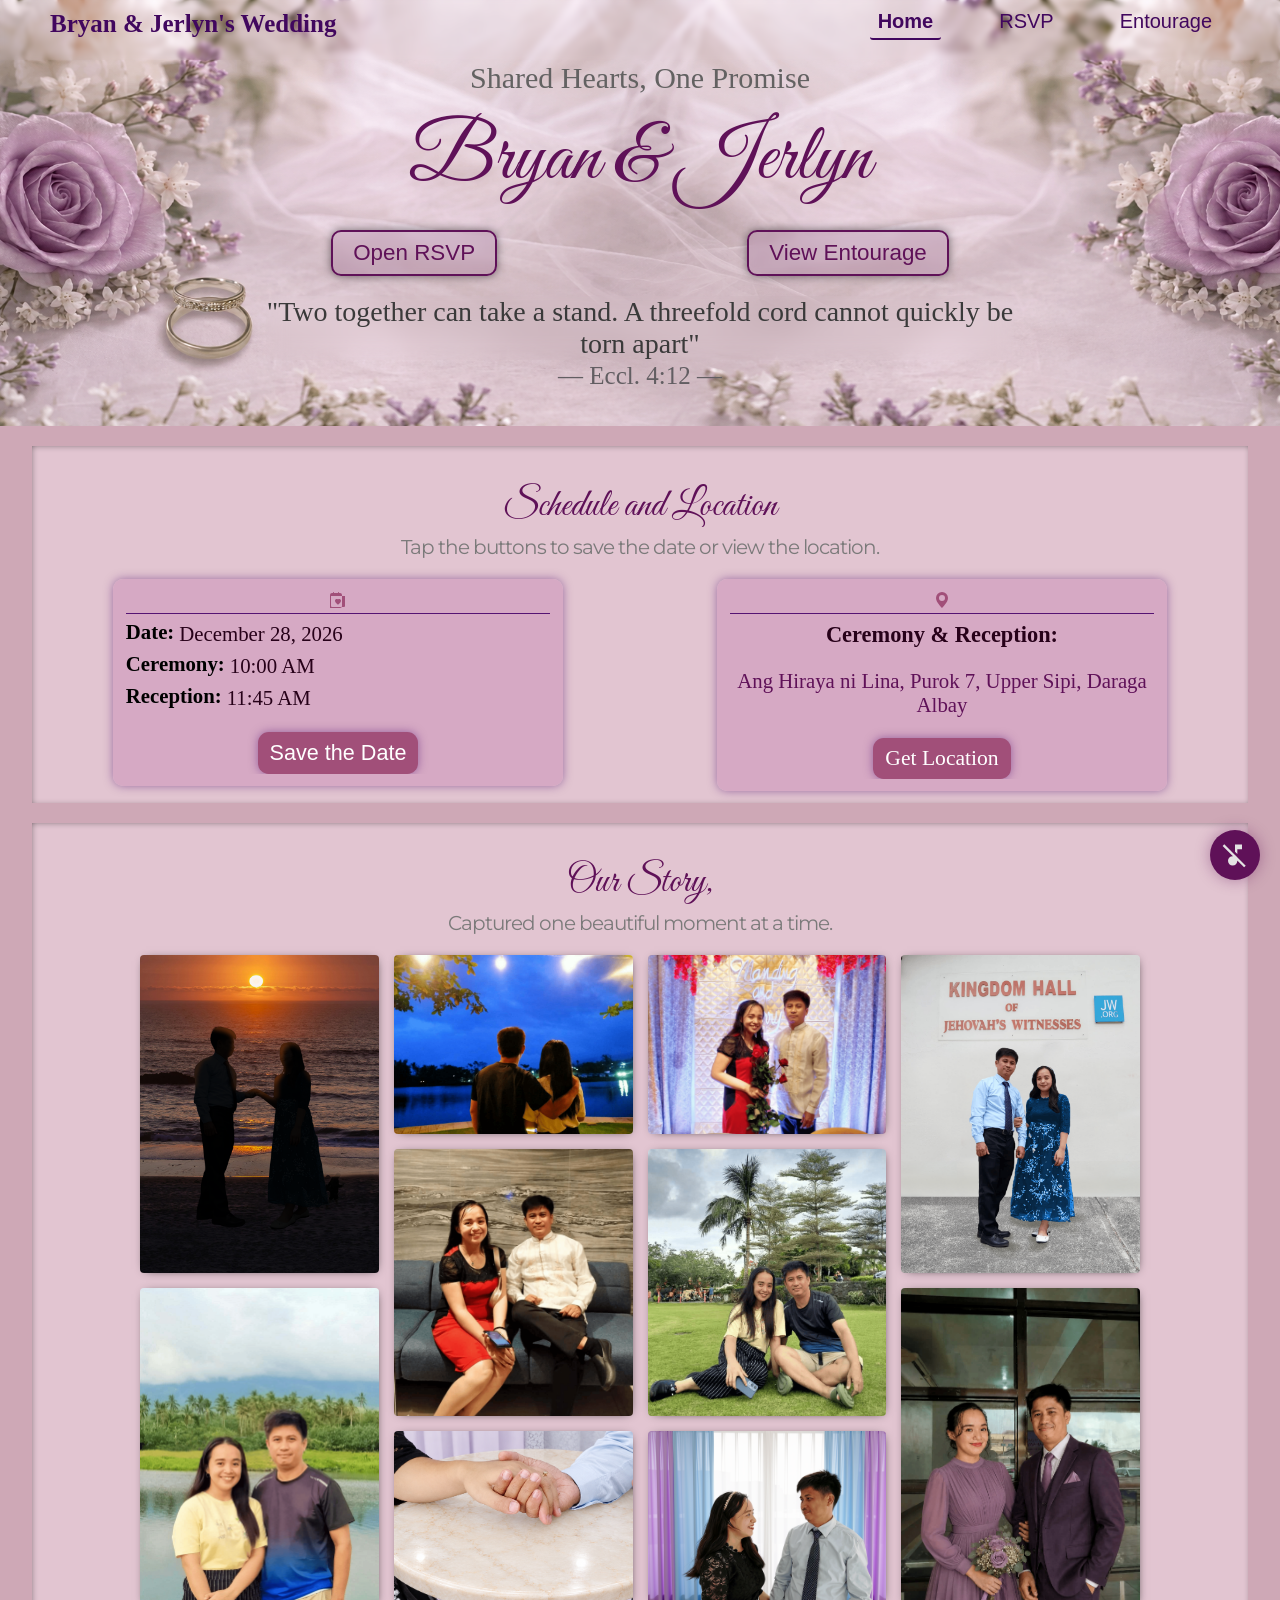
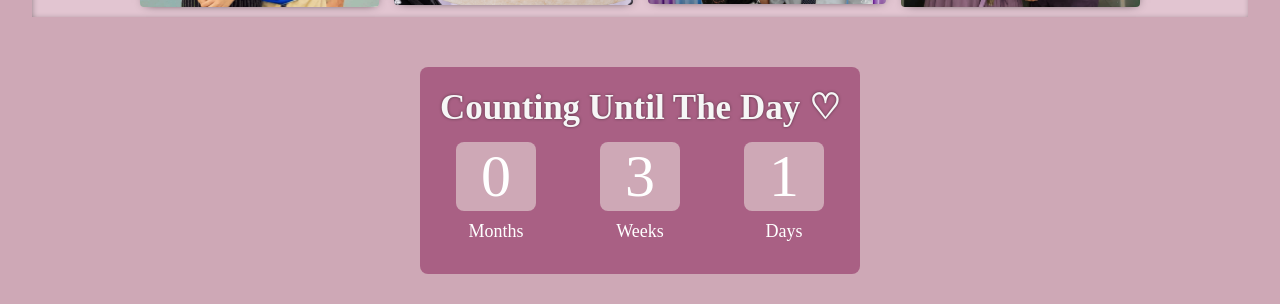
==== index.html @ efbb9640 "Add files via upload" ====
<!DOCTYPE html>
<html lang="en">
<head>
  <meta charset="UTF-8">
  <meta name="viewport" content="width=device-width, initial-scale=1.0,maximum-scale=1.0, user-scalable=no">
  <link rel="preconnect" href="https://fonts.googleapis.com">
  <link rel="preconnect" href="https://fonts.gstatic.com" crossorigin>
  <link href="https://fonts.googleapis.com/css2?family=Alex+Brush&family=Allura&family=Cinzel+Decorative:wght@400;700;900&family=Cormorant+Garamond:ital,wght@0,300..700;1,300..700&family=Cormorant:ital,wght@0,300..700;1,300..700&family=Courgette&family=Dancing+Script&family=Great+Vibes&family=Lobster&family=Montserrat:ital,wght@0,100..900;1,100..900&family=Pacifico&family=Pinyon+Script&family=Playwrite+VN:wght@100..400&family=Space+Grotesk:wght@300..700&display=swap" rel="stylesheet">
  <link rel="preconnect" href="https://fonts.googleapis.com">
<link rel="preconnect" href="https://fonts.gstatic.com" crossorigin>
<link href="https://fonts.googleapis.com/css2?family=Alex+Brush&family=Allura&family=Cinzel+Decorative:wght@400;700;900&family=Cormorant+Garamond:ital,wght@0,300..700;1,300..700&family=Cormorant:ital,wght@0,300..700;1,300..700&family=Courgette&family=Dancing+Script&family=Great+Vibes&family=Lobster&family=Montserrat:ital,wght@0,100..900;1,100..900&family=Pacifico&family=Pinyon+Script&family=Playwrite+VN:wght@100..400&family=Space+Grotesk:wght@300..700&display=swap" rel="stylesheet">
  <link rel="stylesheet" href="home.css">
  <link rel="stylesheet" href="galleryslide.css">
  <link rel="icon" type="image/png" href="./logo.png?v=2">
  <title>Home B&J Wedding Website</title>
</head>

<body>

<audio id="bg-audio" autoplay preload="auto" loop>
  <source src="On This Day by David Pomeranz piano cover sheet music.mp3" type="audio/mpeg">
</audio>

<div class="mamadiv">

<div class="header">
  <div class="left-title">
    <h1 class="header-title-text">Bryan & Jerlyn's Wedding</h1>
  </div>

<button class="hamburger" id="hamburger" aria-label="Open Navigation Menu">
    &#9776;
</button>

<div class="header-content">
  <a href="index.html">
    <button class="home-button">Home</button>
  </a>
  <a href="rsvp.html">
    <button class="rsvp-navigation">RSVP</button>
  </a> 
  <a href="entourage.html">
    <button class="entourage-button">Entourage</button>
  </a>
</div>
</div>


  <button id="musicToggle" class="music-btn" aria-label="Toggle music">
    <img src="musicon.svg" class="music-icon" alt="Play music" width="28" height="28">
    <img src="musicoff.svg" class="mute-icon" alt="Mute music" width="28" height="28" style="display:none;">
  </button>

</div>

<div class="banner">
  <div class="banner__container">
    <div class="banner__wording__container">
      <h1>Shared Hearts, One Promise</h1>
      <p class="banner__name">Bryan & Jerlyn</p>
    </div>

    <div class="banner__button">
      <a href="rsvp.html" target="_blank">
        <button class="button__rsvp">Open RSVP</button>
      </a>
      <a href="entourage.html" target="_blank">
        <button class="button__entourage">View Entourage</button>
      </a>
    </div>

    <div class="banner__wording__container">
      <p class="banner__wording">"Two together can take a stand. A threefold cord cannot quickly be torn apart"</p>
      <p class="banner__verse">— Eccl. 4:12 —</p>
    </div>
  </div>
</div>

<div class="about__wedding">
  <div class="wedding__container">
    <h1 class="s-l-header">Schedule and Location</h1>
    <div class="about">
      <p class="about__par__description"> Tap the buttons to save the date or view the location.</p>
    </div>
    <div class="event__container">

      <div class="event__date__container">
        <div class="calendar__border">
          <svg class="calendar" xmlns="http://www.w3.org/2000/svg" width="16" height="16" fill="currentColor" viewBox="0 0 16 16">
            <path fill-rule="evenodd" d="M4 .5a.5.5 0 0 0-1 0V1H2a2 2 0 0 0-2 2v11a2 2 0 0 0-2 2h12a2 2 0 0 0 2-2V3a2 2 0 0 0-2-2h-1V.5a.5.5 0 0 0-1 0V1H4zM1 14V4h14v10a1 1 0 0 1-1 1H2a1 1 0 0 1-1-1m7-6.507c1.664-1.711 5.825 1.283 0 5.132-5.825-3.85-1.664-6.843 0-5.132"/>
          </svg>
        </div>
        <div class="date">
          <div class="date__container">
            <h1>Date:</h1><p> December 28, 2026</p>
            <h1>Ceremony:</h1><p> 10:00 AM</p>
            <h1>Reception:</h1><p> 11:45 AM</p>
            <button class="calendar__button" id="calendarLink">Save the Date</button>
          </div>
        </div>
      </div>

      <div class="event__location__container">
        <div class="pin__border">
          <svg class="pin" xmlns="http://www.w3.org/2000/svg" width="16" height="16" fill="currentColor" viewBox="0 0 16 16">
            <path d="M8 16s6-5.686 6-10A6 6 0 0 0 2 6c0 4.314 6 10 6 10m0-7a3 3 0 1 1 0-6 3 3 0 0 1 0 6"/>
          </svg>
        </div>
        <div class="location">
          <div class="location__container">
            <h1>Ceremony & Reception:</h1> 
            <p>Ang Hiraya ni Lina, Purok 7, Upper Sipi, Daraga Albay</p>
          </div>
          <div class="map">
            <a class="open__location" href="https://maps.app.goo.gl/JznUkDXRsNGKNWqeA" target="_blank" rel="noopener noreferrer">
              Get Location
            </a>
          </div>
        </div>
      </div>
    </div>
  </div>
</div>

<div class="main__container">
  <div class="inner__container">
    <h1 class="story">Our Story,</h1>
    <p class="gallery__par__description">Captured one beautiful moment at a time.</p>
    <div class="gallery">
      <div class="gallery-column">
        <img src="img1.png" alt="">
        <img src="img2.png" alt="">
      </div>
      <div class="gallery-column">
        <img src="img3.png" id="img3" alt="">
        <img src="img4.png" alt="">
        <img src="img5.2.png" id="img52" alt="">
      </div>
      <div class="gallery-column">
        <img src="img6.png" alt="">
        <img src="img7.png" id="img7" alt="">
        <img src="img8.2.png" id="img82" alt="">
      </div>
      <div class="gallery-column">
        <img src="img9.png" alt="">
        <img src="img10.png" alt="">
      </div>
    </div>
  </div>
</div>

<div class="countdown">
  <h1>Counting Until The Day ♡ </h1>

  <div class="countdown-values">

    <div class="countdown-box">
      <span id="months">0</span>
      <small>Months</small>
    </div>

    <div class="countdown-box">
      <span id="weeks">0</span>
      <small>Weeks</small>
    </div>

    <div class="countdown-box">
      <span id="days">0</span>
      <small>Days</small>
    </div>

  </div>
</div>

<script src="savedate.js"></script>
<script src="switchimage.js"></script>
<script src="music.js"></script>
<script src="navigation.js"></script>
<script src="countdown.js"></script>
</body>
</html>
---- home.css ----
body {
  min-height: 100vh;
  margin: 0;
  background:rgb(206, 168, 182);
}

/* Header content */

.header {
  overflow: visible;
  background-color: transparent;
  backdrop-filter: blur(2px);
  display: flex;
  flex-direction: row;
  align-items:start;
  justify-content: space-between;
  position: fixed;
  top: 0;
  height: auto;
  left: 0;
  right: 0;
  z-index: 1000;
  padding: 5px 20px;
}

.header-title-text {
  color: rgb(65, 7, 94);
  margin-left: 30px;
  font-size: 25px;
  text-align: start;
  margin-top: 5px;
}

.header-content {
  display: flex;
  gap: 50px;
}

.home-button,
.rsvp-navigation,
.entourage-button {
  place-items: center;
  border: none;
  border-radius: 3px;
  padding: 5px 8px;
  background: transparent;
  color: rgb(65, 7, 94);
  cursor: pointer;
  font-size: 20px;
}

.home-button {
  border-bottom: 2px solid #41075e;
  font-weight: bold;
}

.entourage-button {
  margin-right: 40px;
}

.hamburger{
  color: rgb(65, 7, 94);
  font-size: 30px;
  background-color: rgba(255, 255, 255, 0.8);
  border: none;
  border-radius: 8px;
  cursor: pointer;
  display: none;
  box-shadow: 0 0 10px rgba(0, 0, 0, 0.5);
}
/* Header responsive mobile screens */

@media screen and (max-width: 480px) and (orientation: portrait){

  .header{
    padding: 5px 15px;
    align-items: center;
  }
  
  .header-title-text{
    margin-left:0;
    font-size: 20px;
  }
  .hamburger{
    display: block;
  }
.header-content{
  display: none;
  position: absolute;
  top: 100%;
  right: 25px;
  flex-direction: column;
  gap: 5px;
  padding: 10px;
  border-radius: 8px;
 background: rgba(255, 255, 255, 0.95);
 box-shadow: 0 0 10px rgba(85, 20, 115, 0.3);
}
.header-content.active{
  display: flex;
}
 .home-button,
 .rsvp-navigation,
 .entourage-button {
  padding: 3px 5px;
  font-size: 18px;
 }
 .entourage-button{
  margin-right: 0;
 }
}

/*Smaller Phone */

@media screen and (max-width: 380px) and (orientation: portrait){
 .header{
  padding: 5px 10px;
 } 

 .header-title-text{
  font-size: 12px;
 }
 .hamburger{
  font-size: 24px;
 }

 .header-content{
  right: 10px;
 }
}

/* Tablet */

@media screen and (min-width: 481px) and (max-width: 768px) and (orientation: portrait){
 .header{
    padding: 5px 15px;
    align-items: center;
  }
  
  .header-title-text{
    margin-left:0;
    font-size: 22px;
  }
  .hamburger{
    display: block;
  }
.header-content{
  display: none;
  position: absolute;
  top: 100%;
  right: 25px;
  flex-direction: column;
  gap: 5px;
  padding: 10px;
  border-radius: 8px;
 background: rgba(255, 255, 255, 0.95);
 box-shadow: 0 0 10px rgba(85, 20, 115, 0.3);
}
.header-content.active{
  display: flex;
}
 .home-button,
 .rsvp-navigation,
 .entourage-button {
  padding: 3px 5px;
  font-size: 20px;
 }
 .entourage-button{
  margin-right: 0;
 }
}

@media screen and (min-width: 769px) and (max-width: 1024px) and (orientation: landscape){
  .header-title-text{
    font-size: 20px;
  }
  .home-button,
  .entourage-button,
  .rsvp-navigation{
    font-size: 20px;
  }
}


/* Music Button*/
.music-btn {
  position: fixed !important;
  bottom: 20px !important;
  right: 20px !important;
  width: 50px;
  height: 50px;
  border-radius: 50%;
  border: none;
  background: #5f1158;
  color: rgb(95, 17, 88);
  cursor: pointer;
  display: flex;
  align-items: center;
  justify-content: center;
  transition: all 0.3s ease;
  z-index: 999 !important;
  box-shadow: 0 0 15px rgba(95, 17, 88, 0.4);
}

.music-btn:hover {
  transform: scale(1.1);
  background: rgba(95, 17, 88, 0.35);
  box-shadow: 0 0 25px rgba(95, 17, 88, 0.5);
}

.music-btn:active {
  transform: scale(0.95);
}

.music-btn .music-icon,
.music-btn .mute-icon {
  position: absolute;
  transition: all 0.3s ease;
}

/* Pulsing animation when music is playing */
.music-btn.playing {
  animation: pulse 2s ease-in-out infinite;
}

@keyframes pulse {
  0% {
    box-shadow: 0 0 15px rgba(95, 17, 88, 0.3);
  }
  50% {
    box-shadow: 0 0 30px rgba(95, 17, 88, 0.6);
  }
  100% {
    box-shadow: 0 0 15px rgba(95, 17, 88, 0.3);
  }
}

/* Mobile responsive for music button */
@media screen and (max-width: 768px) {
  .music-btn {
    width: 50px;
    height: 50px;
    bottom: 15px;
    right: 15px;
  }
  
  .music-btn svg {
    width: 22px;
    height: 22px;
  }
}

@media screen and (max-width: 480px) {
  .music-btn {
    width: 36px;
    height: 36px;
    bottom: 12px;
    right: 12px;
  }
  
  .music-btn svg {
    width: 18px;
    height: 18px;
  }
}

/*banner content*/

.banner {
  display: grid;
  grid-template-columns: 100%;
  margin: auto 0 0 0;
  width: 100%;
  max-width: 1920px;
  height: auto;
  border: none;
  align-items: center;
  text-align: center;
  position: relative;
  padding: 30px 0 20px 0;
  overflow: visible;
  background-color: rgb(227, 202, 255);
  background-image: url('lowerring.png');
  background-size: cover;
  background-repeat: no-repeat;
  background-position: bottom center;
  /*box-shadow: 0px 12px 50px rgba(169, 165, 165, 0.8);*/
}


.banner__container {
  display: grid;
  width: 100%;
  padding: 1rem;
  max-width: 100%;
  box-sizing: border-box;
}

.banner__wording__container {
  width: 1fr;
  height: auto;
  text-align: center;
  align-items: center;
  margin-top: none;
}

.banner__wording__container h1{
  transform: translateY(-25px);
  font-weight: 500;
  font-size: 30px;
   color: rgb(99, 98, 98);
  text-shadow:
    inset 2px 2px 2px rgba(0, 0, 0, 0.3);
  margin-bottom: 20px;
  margin-top: 40px;
}

.banner__name{
  transform: translateY(-10px);
  margin-top: -20px;
  margin-bottom: auto;
  font-size: 80px;
  color: rgb(95, 17, 88);
  font-family: 'Great Vibes', cursive;
  font-weight: 400;
  font-style: normal;
  text-shadow: rgba(0, 0, 0, 0.15);
}

.banner__button {
  width: 100%;
  margin: 10px 0 20px 0;
  text-align: center;
  display: flex;
  flex-direction: row;
  justify-content: center;
  gap: 250px;
}

.button__rsvp,
.button__entourage {
  background-color: rgba(95, 17, 88, 0.15);
  backdrop-filter: blur(5px);
  border: solid 2px rgb(95, 17, 88);
  border-radius: 10px;
  padding: 8px 20px;
  color: rgb(95, 17, 88);
  font-size: 1.4rem;
  cursor: pointer;
  transition: 0.3s;
  margin: 0;
  box-shadow: 0 0 10px rgba(0, 0, 0, 0.5);
}

.button__rsvp:hover,
.button__entourage:hover {
  transform: scale(1.05);
}


.banner__wording,
.banner__verse {
  text-align: center;
  width: 60%;
  margin: auto;
  text-shadow: 0 0 0 10px rgba(0, 0, 0, 1);
}

.banner__wording{
  margin-top: 25px;
  font-size: 28px;
  margin-bottom: 5px;
  color: rgb(58, 58, 58);
  background: transparent;
  backdrop-filter: blur(10px);
  margin-left: 2px;
  margin-right: 2px;
  margin: auto;
}

.banner__verse {
  font-size: 25px;
  margin-top: 2px;
  color: rgb(98, 94, 98);
}

/* Banner Mobile responsive screen*/

@media screen and (max-width: 480px) and (orientation: portrait){

  .banner{
    padding: 20px 0 10px 0;
    width: 100%;
    aspect-ratio: 2/3;
   height: auto;
    box-sizing: border-box;

   background: url('mobilebanner.webp');
   background-size: 100% 100%;
   background-repeat: no-repeat;
   background-position: center;
  }
.banner__container{
  width: 100%;
  display: grid;
  justify-items: center;
  text-align: center;
}
.banner__wording__container{
  width: 100%;
  text-align: center;
}
.banner__wording__container h1{
  font-size: 23px;
}
.banner__wording__container:first-child{
transform: translateY(-50px);
}
.banner__wording__container:last-child{
  transform: translateY(50px);
}
.banner__name{
font-size: 50px;
}

.banner__button{
 width: 100%;
 display: flex;
 flex-direction: row;
 justify-content: center;
 gap: 50px;
 box-sizing: border-box;
 transform: translateY(-32px);
}

.button__rsvp,
.button__entourage{
  font-size: 16px;
}
.banner__wording,
.banner__verse{
  width: 90%;
  margin-left: auto;
  margin-right: auto;
  text-align: center;
  font-size: 18px;
}
}


/*Smaller Phone */

@media screen and (max-width: 380px) and (orientation: portrait){
 
}

@media screen and (max-width: 667px) and (orientation: landscape){
  
}

/* Tablet */

@media screen and (min-width: 481px) and (max-width: 768px) and (orientation: portrait){

   .banner{
    padding: 20px 0 10px 0;
    width: 100%;
    aspect-ratio: 2/3;
   height: auto;
    box-sizing: border-box;

   background: url('mobilebanner.webp');
   background-size: 100% 100%;
   background-repeat: no-repeat;
   background-position: center;
  }
.banner__container{
  width: 100%;
  display: grid;
  justify-items: center;
  text-align: center;
}
.banner__wording__container{
  width: 100%;
  text-align: center;
}

.banner__wording__container h1{
  font-size: 40px;
}  
.banner__wording__container:first-child{
transform: translateY(-200px);
}
.banner__wording__container:last-child{
  transform: translateY(100px);
}
.banner__name{
font-size: 90px;
margin-top: 30px;
}

.banner__button{
 width: 100%;
 display: flex;
 flex-direction: row;
 justify-content: center;
 gap: 150px;
 font-size:100px;
 transform: translateY(-120px);
}
.banner__wording,
.banner__verse{
  width: 90%;
  margin-left: auto;
  margin-right: auto;
  text-align: center;
}
.banner__wording{
  font-size: 29px;
  margin-bottom: 10px;
}
.banner__verse{
  font-size: 23px;
  
}
}


/* ABOUT THE WEDDING */

.about__wedding {
  align-items: start;
  text-align: center;
  border: none;
  width: 95%;
  height: 100%;
  margin: auto;
  margin-top: 20px;
}

.wedding__container {
  background-color: rgba(228, 201, 212, 0.915);
  box-shadow: inset 1px 1px 10px -5px black;
  padding: 12px;
  overflow: hidden;
  margin: 0 auto;
  box-sizing: border-box;
}

.wedding__container h1.s-l-header{
   color: rgb(95, 17, 88);
  text-shadow:
    inset 2px 2px 2px rgba(0, 0, 0, 0.3);
  margin-bottom: 20px;
   font-family: "Great Vibes", cursive;
  font-weight: 500;
  font-size: 38px;
}

.about__par{
display: flex;
flex-direction: column;
justify-content: center;
align-items: center;
margin: auto;
}
.about__par__description{
  font-size: 20px;
  letter-spacing: -1px;
   color: rgb(123, 122, 122);
    margin-top: -15px;
   font-family: "Montserrat", sans-serif;
}
.event__container {
  display: flex;
  flex-direction: row;
  gap: 1em;
}

.date,
.location {
  position: relative;
  width: 100%;
  margin: auto;
  overflow: hidden;
  display: flex;
  flex-direction: column;
}

.event__date__container,
.event__location__container {
  border: none;
  border-radius: 10px;
  background-color: rgba(214, 169, 196, 0.956);
  align-items: flex-start;
  margin: auto;
  margin-top: 0;
  width: 100%;
  max-width: 450px;
  max-height: 100%;
  height: auto;
  text-align: start;
  padding: .8em;
  box-shadow: 0 0 10px rgba(85, 20, 115, 0.5);
  box-sizing: border-box;
}

.icon__date,
.icon__location {
  display: flex;
  margin: 0%;
}

.date__container,
.location__container {
  padding-top: .5em;
  font-size: 1rem;
}

.date__container {
  margin: 0;
  width: 100%;
}


.location__container h1 {
  color: rgb(39, 1, 25);
  text-align: center;
  width: 100%;
  margin: 0;
  font-size: 1.4em;
  font-weight: bold;
}

.date__container p {
  margin: 0 0 8px 0;
  color: rgb(39, 1, 25);
  min-height: 19px;
  font-size: 1.3rem;
}

.date__container h1 {
  clear: left;
  float: left;
  margin: 0 5px 8px 0;
  font-size: 1.3rem;
  font-weight: bold;
  color:black;
  line-height: 20px;
}

.location__container p {
  text-align: center;
  align-items: center;
  color:rgb(95, 17, 88);
  font-size: 1.3rem;
}

.calendar__border,
.pin__border {
  border-bottom: 1px solid rgb(85, 20, 115);
}

.calendar,
.pin {
  margin: auto;
  margin-bottom: .3em;
  padding: 0;
  color:rgb(161, 79, 121);
  display: block;
  text-align: center;
}
.calendar__button{
  margin-left: auto;
  margin-right: auto;
}
.calendar__button,
.open__location {
  font-size: 1.35rem;
  width: fit-content;
  outline: none;
  border: none;
  border-radius: .5em;
  color: rgb(255, 255, 255);
  background-color:rgb(161, 79, 121);
  text-align: center;
  padding: 8px 12px;
  margin: auto;
  margin-top: 1em;
  display: block;
  cursor: pointer;
  z-index: 0;
  position: relative;
  box-shadow: 0 0 10px rgba(85, 20, 115, 0.5);
}

.calendar__button::before,
.open__location::before {
  content: "";
  position: absolute;
  top: -2px;
  left: -3px;
  background-size: 600%;
  background: linear-gradient(45deg, #8b65f4, #b79dff);
  z-index: -1;
  filter: blur(1px);
  opacity: 0;
  inset: 0;
  border-radius: .5em;
  transition: opacity .3s ease-in-out;
  animation: glowing 20s linear infinite;
}

.open__location::before {
  background: linear-gradient(45deg, #8b65f4, #78a2fc);
}

.calendar__button:hover,
.open__location:hover {
  color: rgb(85, 20, 115);
  font-weight: bold;
  width: 200px;
}

.calendar__button:hover::before,
.open__location:hover::before {
  opacity: 1;
}

@keyframes glowing {
  0% {
    background-position: 0 0;
  }
  50% {
    background-position: 400% 0;
  }
  100% {
    background-position: 0 0;
  }
}

.calendar__button:active::after,
.open__location:active::after {
  background: transparent;
}

.calendar__button:active,
.open__location:active {
  color: rgb(85, 20, 115);
  font-weight: bold;
}

.open__location {
  text-decoration: none;
  margin-top: 0;
}

/*About Wedding responsive screen */

@media screen and (max-width: 480px){

  .about__wedding{
    width: 95%;
    max-width: 100%;
  }

  .wedding__container {
   width: fit-content;
   max-width: 100%;
   margin: 0 auto;
   box-sizing: border-box;
  }

  .wedding__container h1{
    font-size: 18px;
  }

  .about__par__description{
    font-size: 15px;
  }

  .event__container{
    flex-direction: column;
    align-items: center;
    gap: .9em;
    width: 100%;
    max-width: 100%;
  }
  
  .event__date__container,
  .event__location__container {
    max-width: 450px;
    width: 100%;
    margin-left: auto;
    margin-right: auto;
    box-sizing: border-box;
  }

  .date__container,
  .location__container{
    width: 100%;
    max-width: 100%;
    box-sizing: border-box;
    font-size: 1rem;
  }

  .date__container p{
    font-size: .9rem;
  }

  .calendar__button,
  .open__location{
    font-size: 1rem;
  }
}


/*Smaller Phone */

@media screen and (max-width: 380px) and (orientation: portrait){
 
  .about__wedding{
    width: 95%;
  }

  .wedding__container{
    padding: 10px;
  }

  .wedding__container h1{
    font-size: 22px;
  }

  .date__container,
  .location__container{
    font-size: .9rem;
  }

  .date__container h1 {
    font-size: .9rem;
  }

  .location__container p{
    font-size: .9rem;
  }

}

@media screen and (max-width: 667px) and (orientation: landscape){
  
}

/* Tablet */

@media screen and (min-width: 481px) and (max-width: 768px) and (orientation: portrait){

  .about__wedding{
    width: 100%;
    max-width: 100%;
  }

  .wedding__container {
   width: fit-content;
   max-width: 100%;
   margin: 0 auto;
   box-sizing: border-box;
  }

  .event__container{
    flex-direction: column;
    align-items: center;
    gap: 1.5em;
    width: 100%;
    max-width: 100%;
  }
  
  .event__date__container,
  .event__location__container {
    max-width: 450px;
    width: 100%;
    margin-left: auto;
    margin-right: auto;
    box-sizing: border-box;
  }

  .date__container,
  .location__container{
    width: 100%;
    max-width: 100%;
    box-sizing: border-box;
    font-size: 1rem;
  }
  
}

@media screen and (min-width: 769px) and (max-width: 1024px) and (orientation: landscape){
  
}

/*gallery*/

.main__container {
  align-items: start;
  text-align: center;
  border: none;
  width: 95%;
  max-height: 100%;
  height: auto;
  margin: auto;
  margin-top: 20px;
  margin-bottom: 50px;
}

.inner__container {
  background-color: rgba(228, 201, 212, 0.915);
  box-shadow: inset 1px 1px 10px -5px black;
  padding: 10px;
  height: 90%;
}

.inner__container h1 {
 font-weight: 500;
  font-size: 38px;
   font-family: "Great Vibes", cursive;
  color: rgb(95, 17, 88);
  margin-bottom: 20px;
  display: block;
}


.gallery__par__description{
  font-size: 20px;
  letter-spacing: -1px;
   color: rgb(123, 122, 122);
    margin-top: -15px;
   font-family: "Montserrat", sans-serif;
}

.gallery {
  display: grid;
  grid-template-columns: repeat(4, 1fr);
  gap: 15px;
  max-width: 1000px;
  margin: 0 auto;
}

.gallery-column {
  display: flex;
  flex-direction: column;
  gap: 15px;
}

.gallery-column img {
  width: 100%;
  height: auto;
  display: block;
  border-radius: 4px;
  box-shadow: 1px 1px 10px -5px black;
}

/* Responsive */
@media screen and (max-width: 1024px) {
  .gallery {
    grid-template-columns: repeat(3, 1fr);
  }
}

@media screen and (max-width: 768px) and (min-width:481px){
  .gallery {
    grid-template-columns: repeat(2, 1fr);
  }
}

@media screen and (max-width: 480px) {

  .inner__container h1{
    font-size: 19px;
  }
  .gallery__par__description{
    font-size: 15px;
  }
  .gallery {
    grid-template-columns: 1fr;
  }
}

/*COUNTDOWN */

.countdown {
  display: flex;
  flex-direction: column;
  justify-content: center;
  align-items: center;
  gap: 15px;
  margin: 30px auto;
  background-color: rgba(161, 79, 121,0.8);
  border-radius: 8px;
  width: fit-content;
  box-sizing: border-box;
  padding: 20px;
}

.countdown h1 {
  display: block;
  margin: 0;
  margin-bottom: 5px;
  text-align: center;
  color: rgb(246, 246, 246);
  font-family: inherit;
  font-size: 35px;
  text-shadow: 0 0 3px rgba(0, 0, 0, 0.5);
}



.countdown-values {
  display: flex;
  flex-direction: row;
  justify-content: center;
  align-items: center;
  gap: 40px;
}

.countdown-box {
  text-align: center;
  min-width: 80px;
  padding: 12px;
  padding-top: 14px;
}

.countdown-box span {
  display: block;
  width: 80px;
  font-size: 60px;
  margin-top: -20px;
  margin-bottom: 10px;
  color: rgb(255, 255, 255);
  background-color: rgb(206, 168, 182);
  border-radius: 8px;
}
.countdown-box small {
  display: block;
  font-size: 18px;
  color: white;
}

@media screen and (max-width:480px){
  .countdown {
    width: calc(100% - 20px);
    max-width: 100%;
    padding: 15px 10px;
    box-sizing: border-box;
    overflow: hidden;
  }

  .countdown h1{
    font-size: 25px;
    max-width: 100%;
  }

  .countdown-values {
    width: 100%;
    gap: 10px;
    box-sizing: border-box;
  }

  .countdown-box {
    min-width: 0;
    flex: 1;
    padding: 5px;
    box-sizing: border-box;
  }

  .countdown-box span{
    width: 100%;
    font-size: 30px;
    box-sizing: border-box;
  }

  .countdown-box small {
    font-size: 16px;
  }
}

@media screen and (max-width:780px) and (min-width:481px) {
  .countdown {
    width: calc(100% - 30px);
    max-width: 100%;
    padding: 20px 15px;
    box-sizing: border-box;
    overflow: hidden;
  }

  .countdown h1 {
    font-size: 32px;
    max-width: 100%;
  }

  .countdown-values {
    width: 100%;
    gap: 20px;
    box-sizing: border-box;
  }

  .countdown-box {
    min-width: 0;
    flex: 1;
    padding: 8px;
    box-sizing: border-box;
  }

  .countdown-box span {
    width: 100%;
    font-size: 50px;
    box-sizing: border-box;
  }

  .countdown-box small {
    font-size: 18px;
  }
}
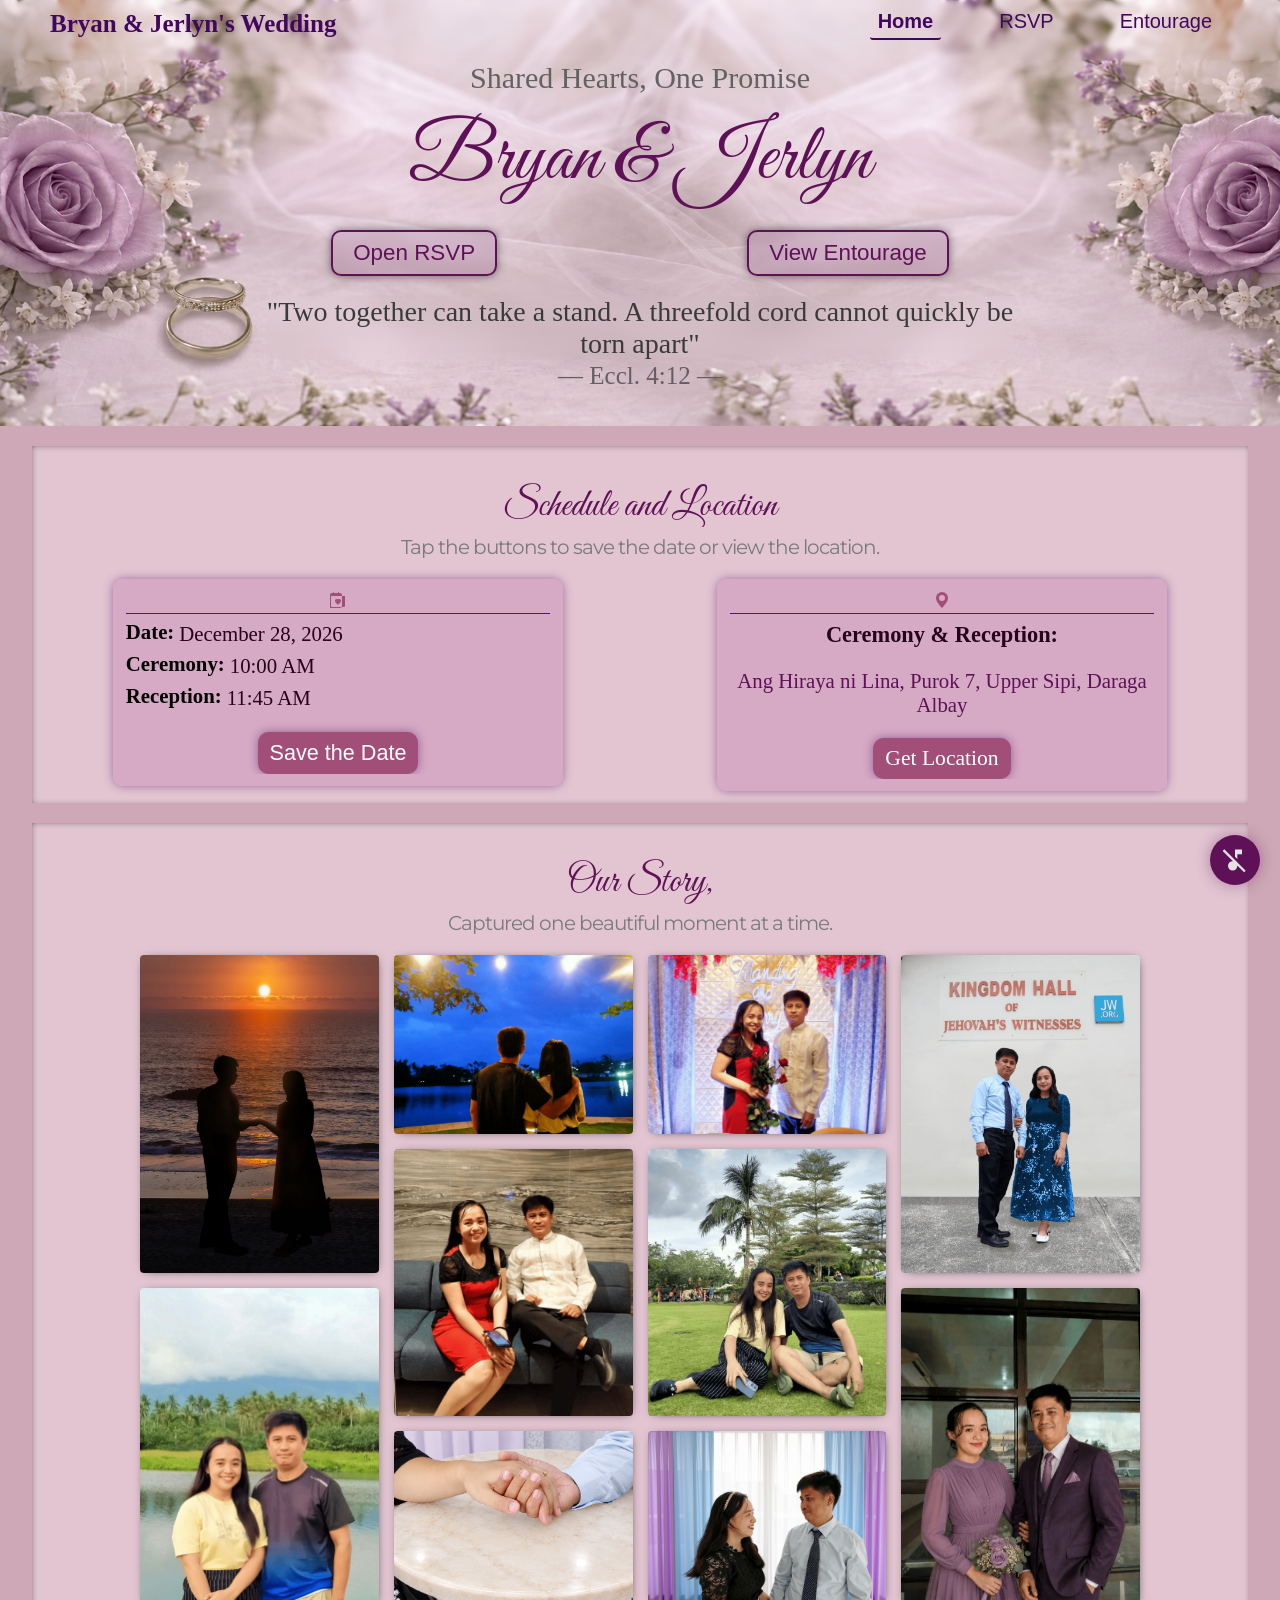
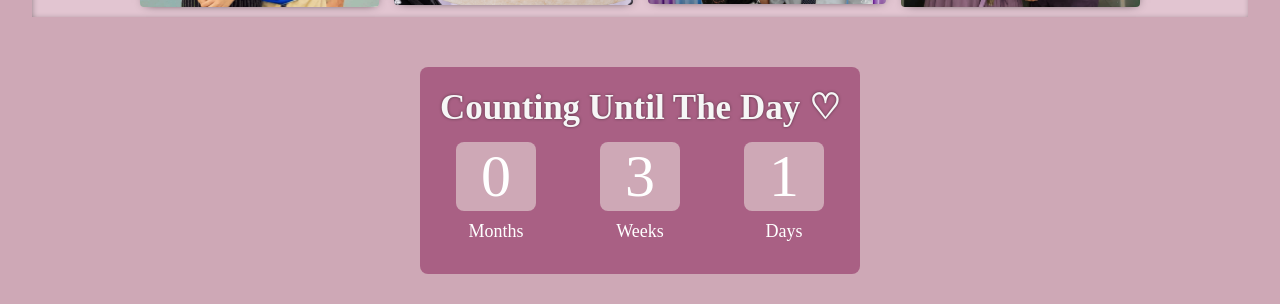
==== commit 66d8d5d7: "Add files via upload" ====
--- a/index.html
+++ b/index.html
@@ -1,14 +1,19 @@
 <!DOCTYPE html>
 <html lang="en">
+
 <head>
   <meta charset="UTF-8">
   <meta name="viewport" content="width=device-width, initial-scale=1.0,maximum-scale=1.0, user-scalable=no">
   <link rel="preconnect" href="https://fonts.googleapis.com">
   <link rel="preconnect" href="https://fonts.gstatic.com" crossorigin>
-  <link href="https://fonts.googleapis.com/css2?family=Alex+Brush&family=Allura&family=Cinzel+Decorative:wght@400;700;900&family=Cormorant+Garamond:ital,wght@0,300..700;1,300..700&family=Cormorant:ital,wght@0,300..700;1,300..700&family=Courgette&family=Dancing+Script&family=Great+Vibes&family=Lobster&family=Montserrat:ital,wght@0,100..900;1,100..900&family=Pacifico&family=Pinyon+Script&family=Playwrite+VN:wght@100..400&family=Space+Grotesk:wght@300..700&display=swap" rel="stylesheet">
+  <link
+    href="https://fonts.googleapis.com/css2?family=Alex+Brush&family=Allura&family=Cinzel+Decorative:wght@400;700;900&family=Cormorant+Garamond:ital,wght@0,300..700;1,300..700&family=Cormorant:ital,wght@0,300..700;1,300..700&family=Courgette&family=Dancing+Script&family=Great+Vibes&family=Lobster&family=Montserrat:ital,wght@0,100..900;1,100..900&family=Pacifico&family=Pinyon+Script&family=Playwrite+VN:wght@100..400&family=Space+Grotesk:wght@300..700&display=swap"
+    rel="stylesheet">
   <link rel="preconnect" href="https://fonts.googleapis.com">
-<link rel="preconnect" href="https://fonts.gstatic.com" crossorigin>
-<link href="https://fonts.googleapis.com/css2?family=Alex+Brush&family=Allura&family=Cinzel+Decorative:wght@400;700;900&family=Cormorant+Garamond:ital,wght@0,300..700;1,300..700&family=Cormorant:ital,wght@0,300..700;1,300..700&family=Courgette&family=Dancing+Script&family=Great+Vibes&family=Lobster&family=Montserrat:ital,wght@0,100..900;1,100..900&family=Pacifico&family=Pinyon+Script&family=Playwrite+VN:wght@100..400&family=Space+Grotesk:wght@300..700&display=swap" rel="stylesheet">
+  <link rel="preconnect" href="https://fonts.gstatic.com" crossorigin>
+  <link
+    href="https://fonts.googleapis.com/css2?family=Alex+Brush&family=Allura&family=Cinzel+Decorative:wght@400;700;900&family=Cormorant+Garamond:ital,wght@0,300..700;1,300..700&family=Cormorant:ital,wght@0,300..700;1,300..700&family=Courgette&family=Dancing+Script&family=Great+Vibes&family=Lobster&family=Montserrat:ital,wght@0,100..900;1,100..900&family=Pacifico&family=Pinyon+Script&family=Playwrite+VN:wght@100..400&family=Space+Grotesk:wght@300..700&display=swap"
+    rel="stylesheet">
   <link rel="stylesheet" href="home.css">
   <link rel="stylesheet" href="galleryslide.css">
   <link rel="icon" type="image/png" href="./logo.png?v=2">
@@ -17,165 +22,184 @@
 
 <body>
 
-<audio id="bg-audio" autoplay preload="auto" loop>
-  <source src="On This Day by David Pomeranz piano cover sheet music.mp3" type="audio/mpeg">
-</audio>
-
-<div class="mamadiv">
-
-<div class="header">
-  <div class="left-title">
-    <h1 class="header-title-text">Bryan & Jerlyn's Wedding</h1>
-  </div>
-
-<button class="hamburger" id="hamburger" aria-label="Open Navigation Menu">
-    &#9776;
-</button>
-
-<div class="header-content">
-  <a href="index.html">
-    <button class="home-button">Home</button>
-  </a>
-  <a href="rsvp.html">
-    <button class="rsvp-navigation">RSVP</button>
-  </a> 
-  <a href="entourage.html">
-    <button class="entourage-button">Entourage</button>
-  </a>
-</div>
-</div>
-
-
-  <button id="musicToggle" class="music-btn" aria-label="Toggle music">
-    <img src="musicon.svg" class="music-icon" alt="Play music" width="28" height="28">
-    <img src="musicoff.svg" class="mute-icon" alt="Mute music" width="28" height="28" style="display:none;">
-  </button>
-
-</div>
-
-<div class="banner">
-  <div class="banner__container">
-    <div class="banner__wording__container">
-      <h1>Shared Hearts, One Promise</h1>
-      <p class="banner__name">Bryan & Jerlyn</p>
-    </div>
-
-    <div class="banner__button">
-      <a href="rsvp.html" target="_blank">
-        <button class="button__rsvp">Open RSVP</button>
-      </a>
-      <a href="entourage.html" target="_blank">
-        <button class="button__entourage">View Entourage</button>
-      </a>
-    </div>
-
-    <div class="banner__wording__container">
-      <p class="banner__wording">"Two together can take a stand. A threefold cord cannot quickly be torn apart"</p>
-      <p class="banner__verse">— Eccl. 4:12 —</p>
-    </div>
-  </div>
-</div>
-
-<div class="about__wedding">
-  <div class="wedding__container">
-    <h1 class="s-l-header">Schedule and Location</h1>
-    <div class="about">
-      <p class="about__par__description"> Tap the buttons to save the date or view the location.</p>
-    </div>
-    <div class="event__container">
-
-      <div class="event__date__container">
-        <div class="calendar__border">
-          <svg class="calendar" xmlns="http://www.w3.org/2000/svg" width="16" height="16" fill="currentColor" viewBox="0 0 16 16">
-            <path fill-rule="evenodd" d="M4 .5a.5.5 0 0 0-1 0V1H2a2 2 0 0 0-2 2v11a2 2 0 0 0-2 2h12a2 2 0 0 0 2-2V3a2 2 0 0 0-2-2h-1V.5a.5.5 0 0 0-1 0V1H4zM1 14V4h14v10a1 1 0 0 1-1 1H2a1 1 0 0 1-1-1m7-6.507c1.664-1.711 5.825 1.283 0 5.132-5.825-3.85-1.664-6.843 0-5.132"/>
-          </svg>
-        </div>
-        <div class="date">
-          <div class="date__container">
-            <h1>Date:</h1><p> December 28, 2026</p>
-            <h1>Ceremony:</h1><p> 10:00 AM</p>
-            <h1>Reception:</h1><p> 11:45 AM</p>
-            <button class="calendar__button" id="calendarLink">Save the Date</button>
-          </div>
-        </div>
-      </div>
-
-      <div class="event__location__container">
-        <div class="pin__border">
-          <svg class="pin" xmlns="http://www.w3.org/2000/svg" width="16" height="16" fill="currentColor" viewBox="0 0 16 16">
-            <path d="M8 16s6-5.686 6-10A6 6 0 0 0 2 6c0 4.314 6 10 6 10m0-7a3 3 0 1 1 0-6 3 3 0 0 1 0 6"/>
-          </svg>
-        </div>
-        <div class="location">
-          <div class="location__container">
-            <h1>Ceremony & Reception:</h1> 
-            <p>Ang Hiraya ni Lina, Purok 7, Upper Sipi, Daraga Albay</p>
-          </div>
-          <div class="map">
-            <a class="open__location" href="https://maps.app.goo.gl/JznUkDXRsNGKNWqeA" target="_blank" rel="noopener noreferrer">
-              Get Location
-            </a>
-          </div>
-        </div>
-      </div>
-    </div>
-  </div>
-</div>
-
-<div class="main__container">
-  <div class="inner__container">
-    <h1 class="story">Our Story,</h1>
-    <p class="gallery__par__description">Captured one beautiful moment at a time.</p>
-    <div class="gallery">
-      <div class="gallery-column">
-        <img src="img1.png" alt="">
-        <img src="img2.png" alt="">
-      </div>
-      <div class="gallery-column">
-        <img src="img3.png" id="img3" alt="">
-        <img src="img4.png" alt="">
-        <img src="img5.2.png" id="img52" alt="">
-      </div>
-      <div class="gallery-column">
-        <img src="img6.png" alt="">
-        <img src="img7.png" id="img7" alt="">
-        <img src="img8.2.png" id="img82" alt="">
-      </div>
-      <div class="gallery-column">
-        <img src="img9.png" alt="">
-        <img src="img10.png" alt="">
-      </div>
-    </div>
-  </div>
-</div>
-
-<div class="countdown">
-  <h1>Counting Until The Day ♡ </h1>
-
-  <div class="countdown-values">
-
-    <div class="countdown-box">
-      <span id="months">0</span>
-      <small>Months</small>
-    </div>
-
-    <div class="countdown-box">
-      <span id="weeks">0</span>
-      <small>Weeks</small>
-    </div>
-
-    <div class="countdown-box">
-      <span id="days">0</span>
-      <small>Days</small>
-    </div>
-
-  </div>
-</div>
-
-<script src="savedate.js"></script>
-<script src="switchimage.js"></script>
-<script src="music.js"></script>
-<script src="navigation.js"></script>
-<script src="countdown.js"></script>
+  <audio id="bg-audio" autoplay preload="auto" loop>
+    <source src="On This Day by David Pomeranz piano cover sheet music.mp3" type="audio/mpeg">
+  </audio>
+
+  <!--MOTHER HEADER DIV-->
+  <div class="mamadiv">
+
+    <div class="header">
+      <div class="left-title">
+        <h1 class="header-title-text">Bryan & Jerlyn's Wedding</h1>
+      </div>
+
+      <button class="hamburger" id="hamburger" aria-label="Open Navigation Menu">
+        &#9776;
+      </button>
+
+      <div class="header-content">
+        <a href="index.html">
+          <button class="home-button">Home</button>
+        </a>
+        <a href="rsvp.html">
+          <button class="rsvp-navigation">RSVP</button>
+        </a>
+        <a href="entourage.html">
+          <button class="entourage-button">Entourage</button>
+        </a>
+      </div>
+    </div>
+
+    <!--MUSIC BUTTON-->
+
+    <button id="musicToggle" class="music-btn" aria-label="Toggle music">
+      <img src="musicon.svg" class="music-icon" alt="Play music" width="28" height="28">
+      <img src="musicoff.svg" class="mute-icon" alt="Mute music" width="28" height="28" style="display:none;">
+    </button>
+
+  </div>
+  <!--BANNER-->
+
+  <div class="banner">
+    <div class="banner__container">
+      <div class="banner__wording__container">
+        <h1>Shared Hearts, One Promise</h1>
+        <p class="banner__name">Bryan & Jerlyn</p>
+      </div>
+
+      <div class="banner__button">
+        <a href="rsvp.html" target="_blank">
+          <button class="button__rsvp">Open RSVP</button>
+        </a>
+        <a href="entourage.html" target="_blank">
+          <button class="button__entourage">View Entourage</button>
+        </a>
+      </div>
+
+      <div class="banner__wording__container">
+        <p class="banner__wording">"Two together can take a stand. A threefold cord cannot quickly be torn apart"</p>
+        <p class="banner__verse">— Eccl. 4:12 —</p>
+      </div>
+    </div>
+  </div>
+
+  <!--ABOUT THE WEDDING, sched and location-->
+  <div class="about__wedding">
+    <div class="wedding__container">
+      <h1 class="s-l-header">Schedule and Location</h1>
+      <div class="about">
+        <p class="about__par__description"> Tap the buttons to save the date or view the location.</p>
+      </div>
+      <div class="event__container">
+
+        <div class="event__date__container">
+          <div class="calendar__border">
+            <svg class="calendar" xmlns="http://www.w3.org/2000/svg" width="16" height="16" fill="currentColor"
+              viewBox="0 0 16 16">
+              <path fill-rule="evenodd"
+                d="M4 .5a.5.5 0 0 0-1 0V1H2a2 2 0 0 0-2 2v11a2 2 0 0 0-2 2h12a2 2 0 0 0 2-2V3a2 2 0 0 0-2-2h-1V.5a.5.5 0 0 0-1 0V1H4zM1 14V4h14v10a1 1 0 0 1-1 1H2a1 1 0 0 1-1-1m7-6.507c1.664-1.711 5.825 1.283 0 5.132-5.825-3.85-1.664-6.843 0-5.132" />
+            </svg>
+          </div>
+          <div class="date">
+            <div class="date__container">
+              <h1>Date:</h1>
+              <p> December 28, 2026</p>
+              <h1>Ceremony:</h1>
+              <p> 10:00 AM</p>
+              <h1>Reception:</h1>
+              <p> 11:45 AM</p>
+              <button class="calendar__button" id="calendarLink">Save the Date</button>
+            </div>
+          </div>
+        </div>
+
+        <div class="event__location__container">
+          <div class="pin__border">
+            <svg class="pin" xmlns="http://www.w3.org/2000/svg" width="16" height="16" fill="currentColor"
+              viewBox="0 0 16 16">
+              <path d="M8 16s6-5.686 6-10A6 6 0 0 0 2 6c0 4.314 6 10 6 10m0-7a3 3 0 1 1 0-6 3 3 0 0 1 0 6" />
+            </svg>
+          </div>
+          <div class="location">
+            <div class="location__container">
+              <h1>Ceremony & Reception:</h1>
+              <p>Ang Hiraya ni Lina, Purok 7, Upper Sipi, Daraga Albay</p>
+            </div>
+            <div class="map">
+              <a class="open__location" href="https://maps.app.goo.gl/JznUkDXRsNGKNWqeA" target="_blank"
+                rel="noopener noreferrer">
+                Get Location
+              </a>
+            </div>
+          </div>
+        </div>
+      </div>
+    </div>
+  </div>
+
+  <!--Gallery-->
+  <div class="main__container">
+    <div class="inner__container">
+      <h1 class="story">Our Story,</h1>
+      <p class="gallery__par__description">Captured one beautiful moment at a time.</p>
+      <div class="gallery">
+        <div class="gallery-column">
+          <img src="img1.png" alt="">
+          <img src="img2.png" alt="">
+        </div>
+        <div class="gallery-column">
+          <img src="img3.png" id="img3" alt="">
+          <img src="img4.png" alt="">
+          <img src="img5.2.png" id="img52" alt="">
+        </div>
+        <div class="gallery-column">
+          <img src="img6.png" alt="">
+          <img src="img7.png" id="img7" alt="">
+          <img src="img8.2.png" id="img82" alt="">
+        </div>
+        <div class="gallery-column">
+          <img src="img9.png" alt="">
+          <img src="img10.png" alt="">
+        </div>
+      </div>
+    </div>
+  </div>
+
+  <!--Full screen Gallery-->
+  <div id="fullscreenContainer" class="fullscreen"><img id="fullscreenImage" src="" alt="">
+    <button id="screenClose" class="screen-close">&#x2715;</button>
+  </div>
+
+  <div class="countdown">
+    <h1>Counting Until The Day ♡ </h1>
+
+    <div class="countdown-values">
+
+      <div class="countdown-box">
+        <span id="months">0</span>
+        <small>Months</small>
+      </div>
+
+      <div class="countdown-box">
+        <span id="weeks">0</span>
+        <small>Weeks</small>
+      </div>
+
+      <div class="countdown-box">
+        <span id="days">0</span>
+        <small>Days</small>
+      </div>
+
+    </div>
+  </div>
+
+  <script src="savedate.js"></script>
+  <script src="switchimage.js"></script>
+  <script src="music.js"></script>
+  <script src="navigation.js"></script>
+  <script src="countdown.js"></script>
+  <script src="fullscreen.js"></script>
 </body>
+
 </html>
--- a/home.css
+++ b/home.css
@@ -1,7 +1,7 @@
 body {
   min-height: 100vh;
   margin: 0;
-  background:rgb(206, 168, 182);
+  background: rgb(206, 168, 182);
 }
 
 /* Header content */
@@ -12,7 +12,7 @@
   backdrop-filter: blur(2px);
   display: flex;
   flex-direction: row;
-  align-items:start;
+  align-items: start;
   justify-content: space-between;
   position: fixed;
   top: 0;
@@ -58,7 +58,7 @@
   margin-right: 40px;
 }
 
-.hamburger{
+.hamburger {
   color: rgb(65, 7, 94);
   font-size: 30px;
   background-color: rgba(255, 255, 255, 0.8);
@@ -68,115 +68,128 @@
   display: none;
   box-shadow: 0 0 10px rgba(0, 0, 0, 0.5);
 }
+
 /* Header responsive mobile screens */
 
-@media screen and (max-width: 480px) and (orientation: portrait){
-
-  .header{
+@media screen and (max-width: 480px) and (orientation: portrait) {
+
+  .header {
     padding: 5px 15px;
     align-items: center;
   }
-  
-  .header-title-text{
-    margin-left:0;
+
+  .header-title-text {
+    margin-left: 0;
     font-size: 20px;
   }
-  .hamburger{
+
+  .hamburger {
     display: block;
   }
-.header-content{
-  display: none;
-  position: absolute;
-  top: 100%;
-  right: 25px;
-  flex-direction: column;
-  gap: 5px;
-  padding: 10px;
-  border-radius: 8px;
- background: rgba(255, 255, 255, 0.95);
- box-shadow: 0 0 10px rgba(85, 20, 115, 0.3);
-}
-.header-content.active{
-  display: flex;
-}
- .home-button,
- .rsvp-navigation,
- .entourage-button {
-  padding: 3px 5px;
-  font-size: 18px;
- }
- .entourage-button{
-  margin-right: 0;
- }
+
+  .header-content {
+    display: none;
+    position: absolute;
+    top: 100%;
+    right: 25px;
+    flex-direction: column;
+    gap: 5px;
+    padding: 10px;
+    border-radius: 8px;
+    background: rgba(255, 255, 255, 0.95);
+    box-shadow: 0 0 10px rgba(85, 20, 115, 0.3);
+  }
+
+  .header-content.active {
+    display: flex;
+  }
+
+  .home-button,
+  .rsvp-navigation,
+  .entourage-button {
+    padding: 3px 5px;
+    font-size: 18px;
+  }
+
+  .entourage-button {
+    margin-right: 0;
+  }
 }
 
 /*Smaller Phone */
 
-@media screen and (max-width: 380px) and (orientation: portrait){
- .header{
-  padding: 5px 10px;
- } 
-
- .header-title-text{
-  font-size: 12px;
- }
- .hamburger{
-  font-size: 24px;
- }
-
- .header-content{
-  right: 10px;
- }
+@media screen and (max-width: 380px) and (orientation: portrait) {
+  .header {
+    padding: 5px 10px;
+  }
+
+  .header-title-text {
+    font-size: 12px;
+  }
+
+  .hamburger {
+    font-size: 24px;
+  }
+
+  .header-content {
+    right: 10px;
+  }
 }
 
 /* Tablet */
 
-@media screen and (min-width: 481px) and (max-width: 768px) and (orientation: portrait){
- .header{
+@media screen and (min-width: 481px) and (max-width: 768px) and (orientation: portrait) {
+  .header {
     padding: 5px 15px;
     align-items: center;
   }
-  
-  .header-title-text{
-    margin-left:0;
+
+  .header-title-text {
+    margin-left: 0;
     font-size: 22px;
   }
-  .hamburger{
+
+  .hamburger {
     display: block;
   }
-.header-content{
-  display: none;
-  position: absolute;
-  top: 100%;
-  right: 25px;
-  flex-direction: column;
-  gap: 5px;
-  padding: 10px;
-  border-radius: 8px;
- background: rgba(255, 255, 255, 0.95);
- box-shadow: 0 0 10px rgba(85, 20, 115, 0.3);
-}
-.header-content.active{
-  display: flex;
-}
- .home-button,
- .rsvp-navigation,
- .entourage-button {
-  padding: 3px 5px;
-  font-size: 20px;
- }
- .entourage-button{
-  margin-right: 0;
- }
-}
-
-@media screen and (min-width: 769px) and (max-width: 1024px) and (orientation: landscape){
-  .header-title-text{
+
+  .header-content {
+    display: none;
+    position: absolute;
+    top: 100%;
+    right: 25px;
+    flex-direction: column;
+    gap: 5px;
+    padding: 10px;
+    border-radius: 8px;
+    background: rgba(255, 255, 255, 0.95);
+    box-shadow: 0 0 10px rgba(85, 20, 115, 0.3);
+  }
+
+  .header-content.active {
+    display: flex;
+  }
+
+  .home-button,
+  .rsvp-navigation,
+  .entourage-button {
+    padding: 3px 5px;
     font-size: 20px;
   }
+
+  .entourage-button {
+    margin-right: 0;
+  }
+}
+
+@media screen and (min-width: 769px) and (max-width: 1024px) and (orientation: landscape) {
+  .header-title-text {
+    font-size: 20px;
+  }
+
   .home-button,
   .entourage-button,
-  .rsvp-navigation{
+  .rsvp-navigation {
     font-size: 20px;
   }
 }
@@ -185,7 +198,7 @@
 /* Music Button*/
 .music-btn {
   position: fixed !important;
-  bottom: 20px !important;
+  bottom: 15px !important;
   right: 20px !important;
   width: 50px;
   height: 50px;
@@ -227,9 +240,11 @@
   0% {
     box-shadow: 0 0 15px rgba(95, 17, 88, 0.3);
   }
+
   50% {
     box-shadow: 0 0 30px rgba(95, 17, 88, 0.6);
   }
+
   100% {
     box-shadow: 0 0 15px rgba(95, 17, 88, 0.3);
   }
@@ -243,7 +258,7 @@
     bottom: 15px;
     right: 15px;
   }
-  
+
   .music-btn svg {
     width: 22px;
     height: 22px;
@@ -257,7 +272,7 @@
     bottom: 12px;
     right: 12px;
   }
-  
+
   .music-btn svg {
     width: 18px;
     height: 18px;
@@ -304,18 +319,18 @@
   margin-top: none;
 }
 
-.banner__wording__container h1{
+.banner__wording__container h1 {
   transform: translateY(-25px);
   font-weight: 500;
   font-size: 30px;
-   color: rgb(99, 98, 98);
+  color: rgb(99, 98, 98);
   text-shadow:
     inset 2px 2px 2px rgba(0, 0, 0, 0.3);
   margin-bottom: 20px;
   margin-top: 40px;
 }
 
-.banner__name{
+.banner__name {
   transform: translateY(-10px);
   margin-top: -20px;
   margin-bottom: auto;
@@ -366,7 +381,7 @@
   text-shadow: 0 0 0 10px rgba(0, 0, 0, 1);
 }
 
-.banner__wording{
+.banner__wording {
   margin-top: 25px;
   font-size: 28px;
   margin-bottom: 5px;
@@ -386,143 +401,154 @@
 
 /* Banner Mobile responsive screen*/
 
-@media screen and (max-width: 480px) and (orientation: portrait){
-
-  .banner{
+@media screen and (max-width: 480px) and (orientation: portrait) {
+
+  .banner {
     padding: 20px 0 10px 0;
     width: 100%;
     aspect-ratio: 2/3;
-   height: auto;
-    box-sizing: border-box;
-
-   background: url('mobilebanner.webp');
-   background-size: 100% 100%;
-   background-repeat: no-repeat;
-   background-position: center;
-  }
-.banner__container{
-  width: 100%;
-  display: grid;
-  justify-items: center;
-  text-align: center;
-}
-.banner__wording__container{
-  width: 100%;
-  text-align: center;
-}
-.banner__wording__container h1{
-  font-size: 23px;
-}
-.banner__wording__container:first-child{
-transform: translateY(-50px);
-}
-.banner__wording__container:last-child{
-  transform: translateY(50px);
-}
-.banner__name{
-font-size: 50px;
-}
-
-.banner__button{
- width: 100%;
- display: flex;
- flex-direction: row;
- justify-content: center;
- gap: 50px;
- box-sizing: border-box;
- transform: translateY(-32px);
-}
-
-.button__rsvp,
-.button__entourage{
-  font-size: 16px;
-}
-.banner__wording,
-.banner__verse{
-  width: 90%;
-  margin-left: auto;
-  margin-right: auto;
-  text-align: center;
-  font-size: 18px;
-}
+    height: auto;
+    box-sizing: border-box;
+
+    background: url('mobilebanner.webp');
+    background-size: 100% 100%;
+    background-repeat: no-repeat;
+    background-position: center;
+  }
+
+  .banner__container {
+    width: 100%;
+    display: grid;
+    justify-items: center;
+    text-align: center;
+  }
+
+  .banner__wording__container {
+    width: 100%;
+    text-align: center;
+  }
+
+  .banner__wording__container h1 {
+    font-size: 23px;
+  }
+
+  .banner__wording__container:first-child {
+    transform: translateY(-50px);
+  }
+
+  .banner__wording__container:last-child {
+    transform: translateY(50px);
+  }
+
+  .banner__name {
+    font-size: 50px;
+  }
+
+  .banner__button {
+    width: 100%;
+    display: flex;
+    flex-direction: row;
+    justify-content: center;
+    gap: 50px;
+    box-sizing: border-box;
+    transform: translateY(-32px);
+  }
+
+  .button__rsvp,
+  .button__entourage {
+    font-size: 16px;
+  }
+
+  .banner__wording,
+  .banner__verse {
+    width: 90%;
+    margin-left: auto;
+    margin-right: auto;
+    text-align: center;
+    font-size: 18px;
+  }
 }
 
 
 /*Smaller Phone */
 
-@media screen and (max-width: 380px) and (orientation: portrait){
- 
-}
-
-@media screen and (max-width: 667px) and (orientation: landscape){
-  
-}
+@media screen and (max-width: 380px) and (orientation: portrait) {}
+
+@media screen and (max-width: 667px) and (orientation: landscape) {}
 
 /* Tablet */
 
-@media screen and (min-width: 481px) and (max-width: 768px) and (orientation: portrait){
-
-   .banner{
+@media screen and (min-width: 481px) and (max-width: 768px) and (orientation: portrait) {
+
+  .banner {
     padding: 20px 0 10px 0;
     width: 100%;
     aspect-ratio: 2/3;
-   height: auto;
-    box-sizing: border-box;
-
-   background: url('mobilebanner.webp');
-   background-size: 100% 100%;
-   background-repeat: no-repeat;
-   background-position: center;
-  }
-.banner__container{
-  width: 100%;
-  display: grid;
-  justify-items: center;
-  text-align: center;
-}
-.banner__wording__container{
-  width: 100%;
-  text-align: center;
-}
-
-.banner__wording__container h1{
-  font-size: 40px;
-}  
-.banner__wording__container:first-child{
-transform: translateY(-200px);
-}
-.banner__wording__container:last-child{
-  transform: translateY(100px);
-}
-.banner__name{
-font-size: 90px;
-margin-top: 30px;
-}
-
-.banner__button{
- width: 100%;
- display: flex;
- flex-direction: row;
- justify-content: center;
- gap: 150px;
- font-size:100px;
- transform: translateY(-120px);
-}
-.banner__wording,
-.banner__verse{
-  width: 90%;
-  margin-left: auto;
-  margin-right: auto;
-  text-align: center;
-}
-.banner__wording{
-  font-size: 29px;
-  margin-bottom: 10px;
-}
-.banner__verse{
-  font-size: 23px;
-  
-}
+    height: auto;
+    box-sizing: border-box;
+
+    background: url('mobilebanner.webp');
+    background-size: 100% 100%;
+    background-repeat: no-repeat;
+    background-position: center;
+  }
+
+  .banner__container {
+    width: 100%;
+    display: grid;
+    justify-items: center;
+    text-align: center;
+  }
+
+  .banner__wording__container {
+    width: 100%;
+    text-align: center;
+  }
+
+  .banner__wording__container h1 {
+    font-size: 40px;
+  }
+
+  .banner__wording__container:first-child {
+    transform: translateY(-200px);
+  }
+
+  .banner__wording__container:last-child {
+    transform: translateY(100px);
+  }
+
+  .banner__name {
+    font-size: 90px;
+    margin-top: 30px;
+  }
+
+  .banner__button {
+    width: 100%;
+    display: flex;
+    flex-direction: row;
+    justify-content: center;
+    gap: 150px;
+    font-size: 100px;
+    transform: translateY(-120px);
+  }
+
+  .banner__wording,
+  .banner__verse {
+    width: 90%;
+    margin-left: auto;
+    margin-right: auto;
+    text-align: center;
+  }
+
+  .banner__wording {
+    font-size: 29px;
+    margin-bottom: 10px;
+  }
+
+  .banner__verse {
+    font-size: 23px;
+
+  }
 }
 
 
@@ -547,30 +573,32 @@
   box-sizing: border-box;
 }
 
-.wedding__container h1.s-l-header{
-   color: rgb(95, 17, 88);
+.wedding__container h1.s-l-header {
+  color: rgb(95, 17, 88);
   text-shadow:
     inset 2px 2px 2px rgba(0, 0, 0, 0.3);
   margin-bottom: 20px;
-   font-family: "Great Vibes", cursive;
+  font-family: "Great Vibes", cursive;
   font-weight: 500;
   font-size: 38px;
 }
 
-.about__par{
-display: flex;
-flex-direction: column;
-justify-content: center;
-align-items: center;
-margin: auto;
-}
-.about__par__description{
+.about__par {
+  display: flex;
+  flex-direction: column;
+  justify-content: center;
+  align-items: center;
+  margin: auto;
+}
+
+.about__par__description {
   font-size: 20px;
   letter-spacing: -1px;
-   color: rgb(123, 122, 122);
-    margin-top: -15px;
-   font-family: "Montserrat", sans-serif;
-}
+  color: rgb(123, 122, 122);
+  margin-top: -15px;
+  font-family: "Montserrat", sans-serif;
+}
+
 .event__container {
   display: flex;
   flex-direction: row;
@@ -645,14 +673,14 @@
   margin: 0 5px 8px 0;
   font-size: 1.3rem;
   font-weight: bold;
-  color:black;
+  color: black;
   line-height: 20px;
 }
 
 .location__container p {
   text-align: center;
   align-items: center;
-  color:rgb(95, 17, 88);
+  color: rgb(95, 17, 88);
   font-size: 1.3rem;
 }
 
@@ -666,14 +694,16 @@
   margin: auto;
   margin-bottom: .3em;
   padding: 0;
-  color:rgb(161, 79, 121);
+  color: rgb(161, 79, 121);
   display: block;
   text-align: center;
 }
-.calendar__button{
+
+.calendar__button {
   margin-left: auto;
   margin-right: auto;
 }
+
 .calendar__button,
 .open__location {
   font-size: 1.35rem;
@@ -682,7 +712,7 @@
   border: none;
   border-radius: .5em;
   color: rgb(255, 255, 255);
-  background-color:rgb(161, 79, 121);
+  background-color: rgb(161, 79, 121);
   text-align: center;
   padding: 8px 12px;
   margin: auto;
@@ -731,9 +761,11 @@
   0% {
     background-position: 0 0;
   }
+
   50% {
     background-position: 400% 0;
   }
+
   100% {
     background-position: 0 0;
   }
@@ -757,36 +789,37 @@
 
 /*About Wedding responsive screen */
 
-@media screen and (max-width: 480px){
-
-  .about__wedding{
+@media screen and (max-width: 480px) {
+
+  .about__wedding {
     width: 95%;
     max-width: 100%;
   }
 
   .wedding__container {
-   width: fit-content;
-   max-width: 100%;
-   margin: 0 auto;
-   box-sizing: border-box;
-  }
-
-  .wedding__container h1{
-    font-size: 18px;
-  }
-
-  .about__par__description{
+    width: fit-content;
+    max-width: 100%;
+    margin: 0 auto;
+    box-sizing: border-box;
+  }
+
+  /* CHANGED: Schedule & Location */
+  .wedding__container h1.s-l-header {
+    font-size: 35px;
+  }
+
+  .about__par__description {
     font-size: 15px;
   }
 
-  .event__container{
+  .event__container {
     flex-direction: column;
     align-items: center;
     gap: .9em;
     width: 100%;
     max-width: 100%;
   }
-  
+
   .event__date__container,
   .event__location__container {
     max-width: 450px;
@@ -797,42 +830,47 @@
   }
 
   .date__container,
-  .location__container{
+  .location__container {
     width: 100%;
     max-width: 100%;
     box-sizing: border-box;
     font-size: 1rem;
   }
 
-  .date__container p{
+  .date__container p {
     font-size: .9rem;
   }
 
   .calendar__button,
-  .open__location{
+  .open__location {
     font-size: 1rem;
   }
+
+  /* CHANGED: Ceremony & Reception */
+  .location__container h1 {
+    font-size: 15px;
+  }
 }
 
 
 /*Smaller Phone */
 
-@media screen and (max-width: 380px) and (orientation: portrait){
- 
-  .about__wedding{
+@media screen and (max-width: 380px) and (orientation: portrait) {
+
+  .about__wedding {
     width: 95%;
   }
 
-  .wedding__container{
+  .wedding__container {
     padding: 10px;
   }
 
-  .wedding__container h1{
+  .wedding__container h1 {
     font-size: 22px;
   }
 
   .date__container,
-  .location__container{
+  .location__container {
     font-size: .9rem;
   }
 
@@ -840,40 +878,38 @@
     font-size: .9rem;
   }
 
-  .location__container p{
+  .location__container p {
     font-size: .9rem;
   }
 
 }
 
-@media screen and (max-width: 667px) and (orientation: landscape){
-  
-}
+@media screen and (max-width: 667px) and (orientation: landscape) {}
 
 /* Tablet */
 
-@media screen and (min-width: 481px) and (max-width: 768px) and (orientation: portrait){
-
-  .about__wedding{
+@media screen and (min-width: 481px) and (max-width: 768px) and (orientation: portrait) {
+
+  .about__wedding {
     width: 100%;
     max-width: 100%;
   }
 
   .wedding__container {
-   width: fit-content;
-   max-width: 100%;
-   margin: 0 auto;
-   box-sizing: border-box;
-  }
-
-  .event__container{
+    width: fit-content;
+    max-width: 100%;
+    margin: 0 auto;
+    box-sizing: border-box;
+  }
+
+  .event__container {
     flex-direction: column;
     align-items: center;
     gap: 1.5em;
     width: 100%;
     max-width: 100%;
   }
-  
+
   .event__date__container,
   .event__location__container {
     max-width: 450px;
@@ -884,18 +920,16 @@
   }
 
   .date__container,
-  .location__container{
+  .location__container {
     width: 100%;
     max-width: 100%;
     box-sizing: border-box;
     font-size: 1rem;
   }
-  
-}
-
-@media screen and (min-width: 769px) and (max-width: 1024px) and (orientation: landscape){
-  
-}
+
+}
+
+@media screen and (min-width: 769px) and (max-width: 1024px) and (orientation: landscape) {}
 
 /*gallery*/
 
@@ -919,21 +953,21 @@
 }
 
 .inner__container h1 {
- font-weight: 500;
+  font-weight: 500;
   font-size: 38px;
-   font-family: "Great Vibes", cursive;
+  font-family: "Great Vibes", cursive;
   color: rgb(95, 17, 88);
   margin-bottom: 20px;
   display: block;
 }
 
 
-.gallery__par__description{
+.gallery__par__description {
   font-size: 20px;
   letter-spacing: -1px;
-   color: rgb(123, 122, 122);
-    margin-top: -15px;
-   font-family: "Montserrat", sans-serif;
+  color: rgb(123, 122, 122);
+  margin-top: -15px;
+  font-family: "Montserrat", sans-serif;
 }
 
 .gallery {
@@ -958,6 +992,46 @@
   box-shadow: 1px 1px 10px -5px black;
 }
 
+/*Gallery fullscreen*/
+.fullscreen {
+  position: fixed;
+  top: 0;
+  left: 0;
+  width: 100%;
+  height: 100%;
+  background-color: rgba(0, 0, 0, 0.9);
+  display: none;
+  justify-content: center;
+  align-items: center;
+  z-index: 9999;
+  padding: 10px;
+}
+
+.fullscreen.active {
+  display: flex;
+}
+
+#fullscreenImage {
+  max-width: 70%;
+  max-height: 85%;
+  border-radius: 4px;
+  box-shadow: 1px 1px 10px -5px black;
+  object-fit: contain;
+}
+
+.screen-close {
+  position: absolute;
+  top: 7%;
+  right: 20%;
+  font-size: 25px;
+  background: transparent;
+  color: white;
+  cursor: pointer;
+  z-index: 10000;
+  padding: 5px 10px;
+  border: none;
+}
+
 /* Responsive */
 @media screen and (max-width: 1024px) {
   .gallery {
@@ -965,7 +1039,7 @@
   }
 }
 
-@media screen and (max-width: 768px) and (min-width:481px){
+@media screen and (max-width: 768px) and (min-width:481px) {
   .gallery {
     grid-template-columns: repeat(2, 1fr);
   }
@@ -973,12 +1047,15 @@
 
 @media screen and (max-width: 480px) {
 
-  .inner__container h1{
-    font-size: 19px;
-  }
-  .gallery__par__description{
+  /* CHANGED: Our Story */
+  .inner__container h1 {
+    font-size: 35px;
+  }
+
+  .gallery__par__description {
     font-size: 15px;
   }
+
   .gallery {
     grid-template-columns: 1fr;
   }
@@ -993,7 +1070,7 @@
   align-items: center;
   gap: 15px;
   margin: 30px auto;
-  background-color: rgba(161, 79, 121,0.8);
+  background-color: rgba(161, 79, 121, 0.8);
   border-radius: 8px;
   width: fit-content;
   box-sizing: border-box;
@@ -1012,7 +1089,6 @@
 }
 
 
-
 .countdown-values {
   display: flex;
   flex-direction: row;
@@ -1038,13 +1114,14 @@
   background-color: rgb(206, 168, 182);
   border-radius: 8px;
 }
+
 .countdown-box small {
   display: block;
   font-size: 18px;
   color: white;
 }
 
-@media screen and (max-width:480px){
+@media screen and (max-width:480px) {
   .countdown {
     width: calc(100% - 20px);
     max-width: 100%;
@@ -1053,7 +1130,7 @@
     overflow: hidden;
   }
 
-  .countdown h1{
+  .countdown h1 {
     font-size: 25px;
     max-width: 100%;
   }
@@ -1071,7 +1148,7 @@
     box-sizing: border-box;
   }
 
-  .countdown-box span{
+  .countdown-box span {
     width: 100%;
     font-size: 30px;
     box-sizing: border-box;
